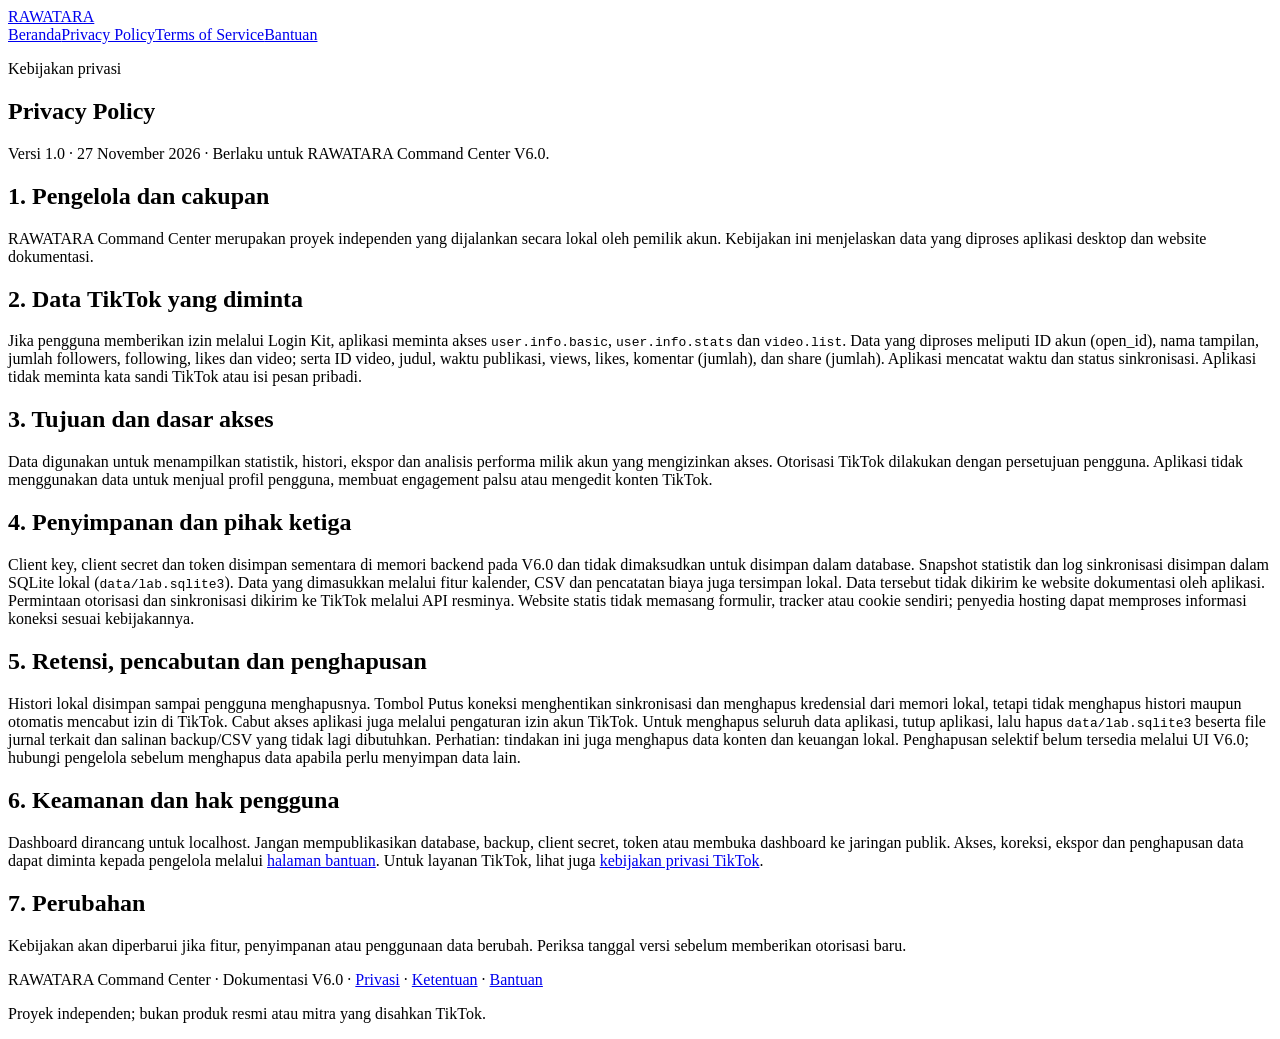
==== privacy.html @ 386f13bf "Publish RAWATARA documentation: privacy.html" ====
<!doctype html><html lang="id"><head><meta charset="utf-8"><meta name="viewport" content="width=device-width,initial-scale=1"><meta name="description" content="Dokumentasi resmi RAWATARA Command Center, aplikasi lokal analitik dan perencanaan konten affiliate."><title>Privacy Policy | RAWATARA</title><link rel="stylesheet" href="style.css"></head><body><header><a class="brand" href="index.html">RAWATARA</a><nav aria-label="Navigasi utama"><a href="index.html">Beranda</a><a href="privacy.html">Privacy Policy</a><a href="terms.html">Terms of Service</a><a href="support.html">Bantuan</a></nav></header><main><article><p class="eyebrow">Kebijakan privasi</p><h1>Privacy Policy</h1><p>Versi 1.0 · 27 November 2026 · Berlaku untuk RAWATARA Command Center V6.0.</p><h2>1. Pengelola dan cakupan</h2><p>RAWATARA Command Center merupakan proyek independen yang dijalankan secara lokal oleh pemilik akun. Kebijakan ini menjelaskan data yang diproses aplikasi desktop dan website dokumentasi.</p><h2>2. Data TikTok yang diminta</h2><p>Jika pengguna memberikan izin melalui Login Kit, aplikasi meminta akses <code>user.info.basic</code>, <code>user.info.stats</code> dan <code>video.list</code>. Data yang diproses meliputi ID akun (open_id), nama tampilan, jumlah followers, following, likes dan video; serta ID video, judul, waktu publikasi, views, likes, komentar (jumlah), dan share (jumlah). Aplikasi mencatat waktu dan status sinkronisasi. Aplikasi tidak meminta kata sandi TikTok atau isi pesan pribadi.</p><h2>3. Tujuan dan dasar akses</h2><p>Data digunakan untuk menampilkan statistik, histori, ekspor dan analisis performa milik akun yang mengizinkan akses. Otorisasi TikTok dilakukan dengan persetujuan pengguna. Aplikasi tidak menggunakan data untuk menjual profil pengguna, membuat engagement palsu atau mengedit konten TikTok.</p><h2>4. Penyimpanan dan pihak ketiga</h2><p>Client key, client secret dan token disimpan sementara di memori backend pada V6.0 dan tidak dimaksudkan untuk disimpan dalam database. Snapshot statistik dan log sinkronisasi disimpan dalam SQLite lokal (<code>data/lab.sqlite3</code>). Data yang dimasukkan melalui fitur kalender, CSV dan pencatatan biaya juga tersimpan lokal. Data tersebut tidak dikirim ke website dokumentasi oleh aplikasi. Permintaan otorisasi dan sinkronisasi dikirim ke TikTok melalui API resminya. Website statis tidak memasang formulir, tracker atau cookie sendiri; penyedia hosting dapat memproses informasi koneksi sesuai kebijakannya.</p><h2>5. Retensi, pencabutan dan penghapusan</h2><p>Histori lokal disimpan sampai pengguna menghapusnya. Tombol Putus koneksi menghentikan sinkronisasi dan menghapus kredensial dari memori lokal, tetapi tidak menghapus histori maupun otomatis mencabut izin di TikTok. Cabut akses aplikasi juga melalui pengaturan izin akun TikTok. Untuk menghapus seluruh data aplikasi, tutup aplikasi, lalu hapus <code>data/lab.sqlite3</code> beserta file jurnal terkait dan salinan backup/CSV yang tidak lagi dibutuhkan. Perhatian: tindakan ini juga menghapus data konten dan keuangan lokal. Penghapusan selektif belum tersedia melalui UI V6.0; hubungi pengelola sebelum menghapus data apabila perlu menyimpan data lain.</p><h2>6. Keamanan dan hak pengguna</h2><p>Dashboard dirancang untuk localhost. Jangan mempublikasikan database, backup, client secret, token atau membuka dashboard ke jaringan publik. Akses, koreksi, ekspor dan penghapusan data dapat diminta kepada pengelola melalui <a href="support.html">halaman bantuan</a>. Untuk layanan TikTok, lihat juga <a href="https://www.tiktok.com/legal/page/row/privacy-policy/en">kebijakan privasi TikTok</a>.</p><h2>7. Perubahan</h2><p>Kebijakan akan diperbarui jika fitur, penyimpanan atau penggunaan data berubah. Periksa tanggal versi sebelum memberikan otorisasi baru.</p></article></main><footer>RAWATARA Command Center · Dokumentasi V6.0 · <a href="privacy.html">Privasi</a> · <a href="terms.html">Ketentuan</a> · <a href="support.html">Bantuan</a><p>Proyek independen; bukan produk resmi atau mitra yang disahkan TikTok.</p></footer></body></html>
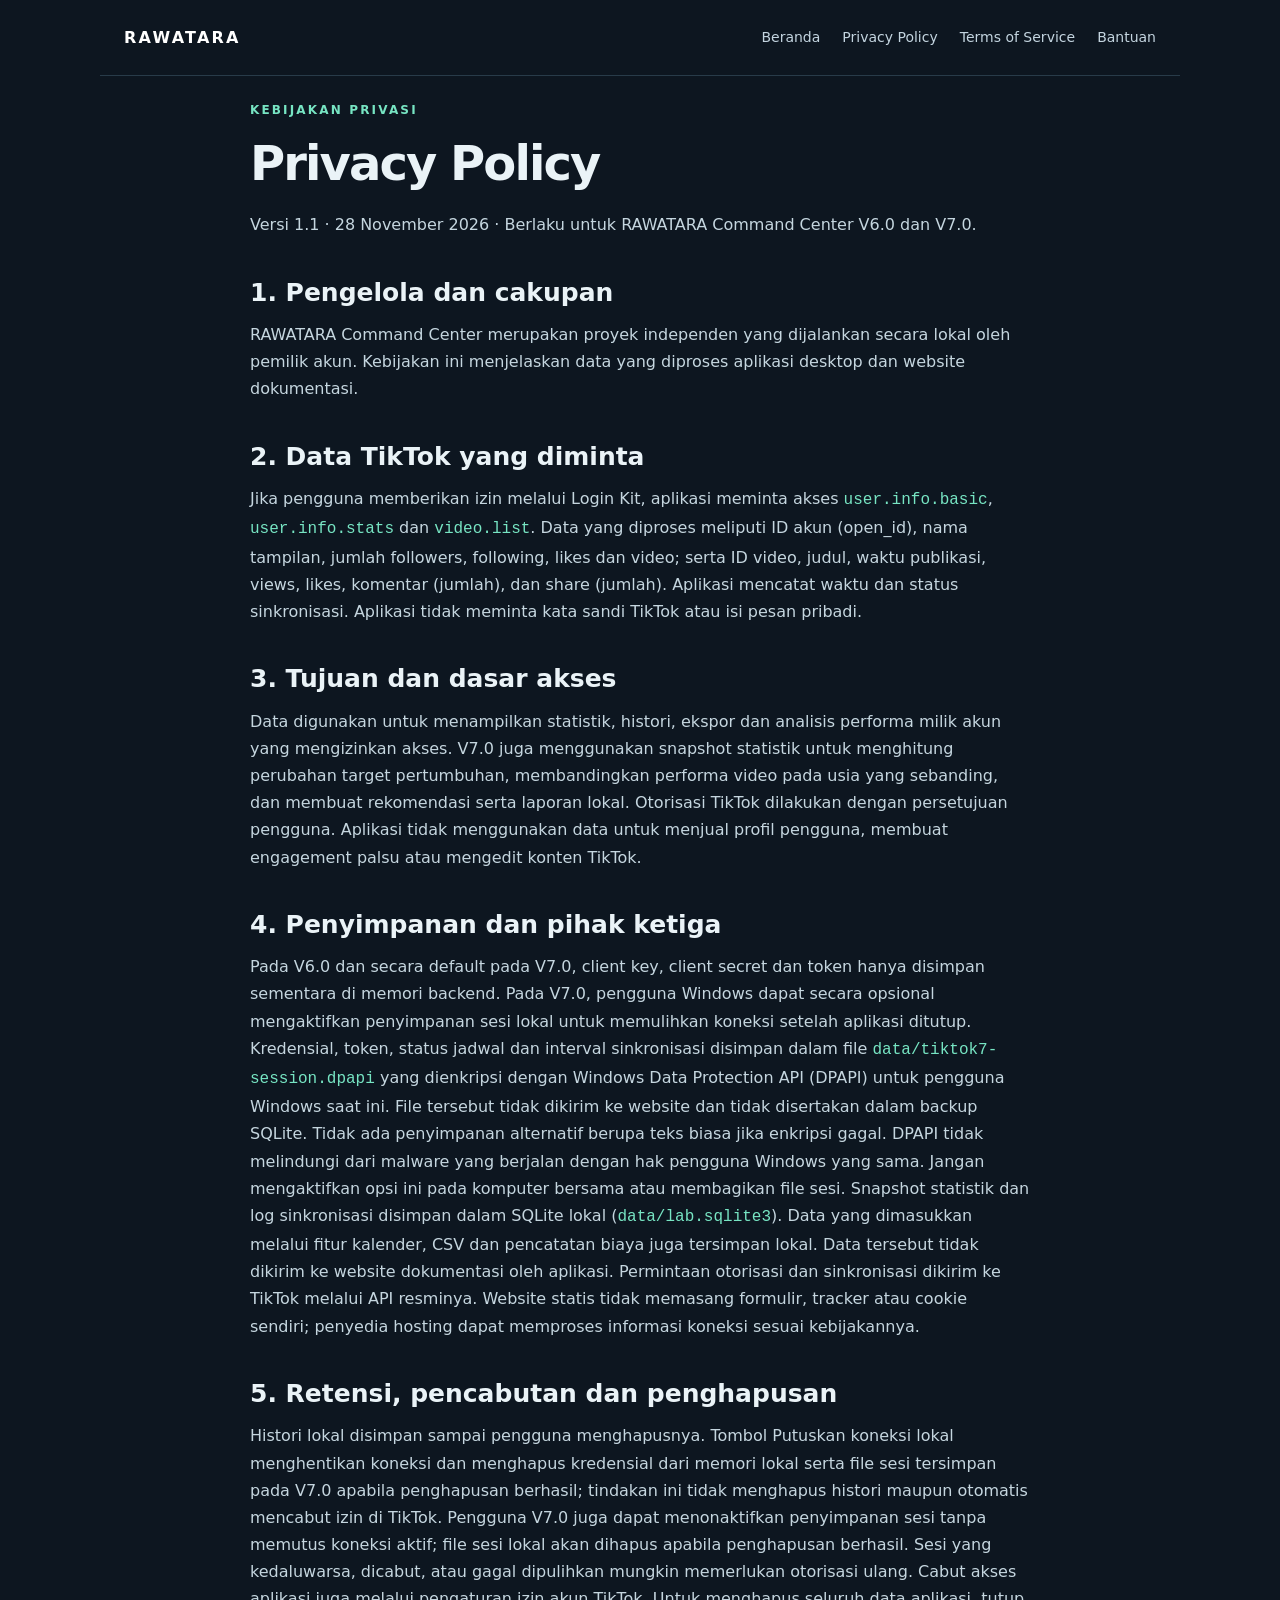
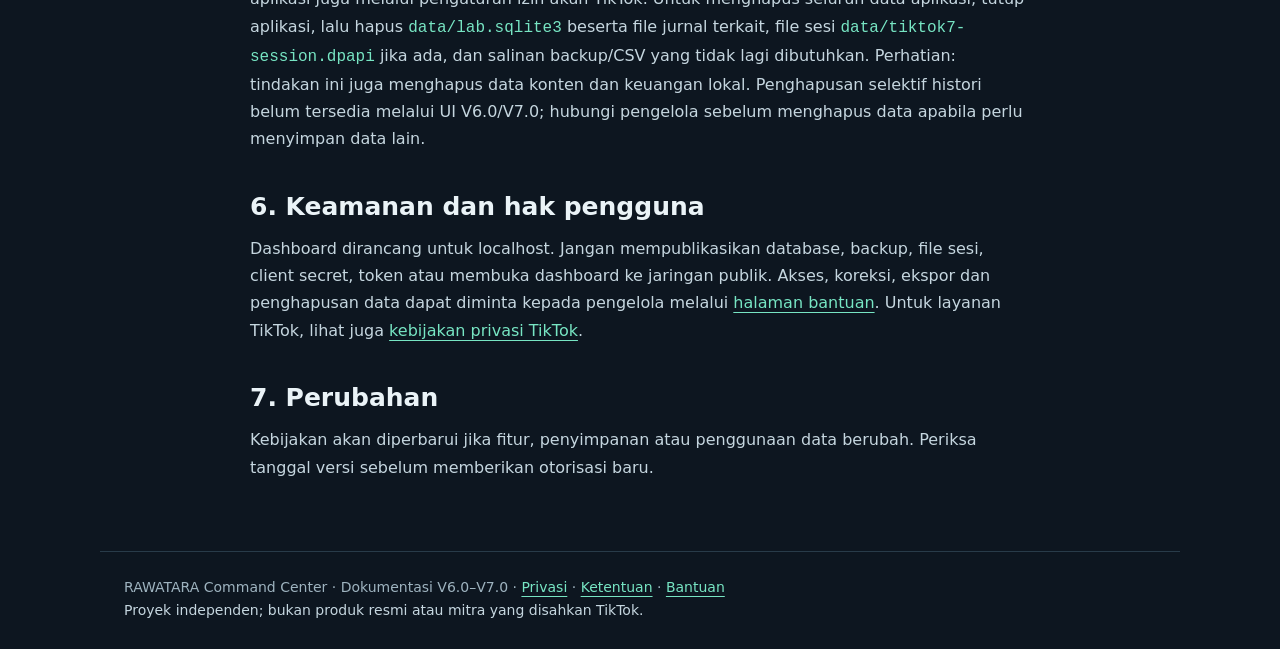
==== commit dff91de6: "Update privacy policy for optional Windows DPAPI session storage in V7" ====
--- a/privacy.html
+++ b/privacy.html
@@ -1 +1 @@
-<!doctype html><html lang="id"><head><meta charset="utf-8"><meta name="viewport" content="width=device-width,initial-scale=1"><meta name="description" content="Dokumentasi resmi RAWATARA Command Center, aplikasi lokal analitik dan perencanaan konten affiliate."><title>Privacy Policy | RAWATARA</title><link rel="stylesheet" href="style.css"></head><body><header><a class="brand" href="index.html">RAWATARA</a><nav aria-label="Navigasi utama"><a href="index.html">Beranda</a><a href="privacy.html">Privacy Policy</a><a href="terms.html">Terms of Service</a><a href="support.html">Bantuan</a></nav></header><main><article><p class="eyebrow">Kebijakan privasi</p><h1>Privacy Policy</h1><p>Versi 1.0 · 27 November 2026 · Berlaku untuk RAWATARA Command Center V6.0.</p><h2>1. Pengelola dan cakupan</h2><p>RAWATARA Command Center merupakan proyek independen yang dijalankan secara lokal oleh pemilik akun. Kebijakan ini menjelaskan data yang diproses aplikasi desktop dan website dokumentasi.</p><h2>2. Data TikTok yang diminta</h2><p>Jika pengguna memberikan izin melalui Login Kit, aplikasi meminta akses <code>user.info.basic</code>, <code>user.info.stats</code> dan <code>video.list</code>. Data yang diproses meliputi ID akun (open_id), nama tampilan, jumlah followers, following, likes dan video; serta ID video, judul, waktu publikasi, views, likes, komentar (jumlah), dan share (jumlah). Aplikasi mencatat waktu dan status sinkronisasi. Aplikasi tidak meminta kata sandi TikTok atau isi pesan pribadi.</p><h2>3. Tujuan dan dasar akses</h2><p>Data digunakan untuk menampilkan statistik, histori, ekspor dan analisis performa milik akun yang mengizinkan akses. Otorisasi TikTok dilakukan dengan persetujuan pengguna. Aplikasi tidak menggunakan data untuk menjual profil pengguna, membuat engagement palsu atau mengedit konten TikTok.</p><h2>4. Penyimpanan dan pihak ketiga</h2><p>Client key, client secret dan token disimpan sementara di memori backend pada V6.0 dan tidak dimaksudkan untuk disimpan dalam database. Snapshot statistik dan log sinkronisasi disimpan dalam SQLite lokal (<code>data/lab.sqlite3</code>). Data yang dimasukkan melalui fitur kalender, CSV dan pencatatan biaya juga tersimpan lokal. Data tersebut tidak dikirim ke website dokumentasi oleh aplikasi. Permintaan otorisasi dan sinkronisasi dikirim ke TikTok melalui API resminya. Website statis tidak memasang formulir, tracker atau cookie sendiri; penyedia hosting dapat memproses informasi koneksi sesuai kebijakannya.</p><h2>5. Retensi, pencabutan dan penghapusan</h2><p>Histori lokal disimpan sampai pengguna menghapusnya. Tombol Putus koneksi menghentikan sinkronisasi dan menghapus kredensial dari memori lokal, tetapi tidak menghapus histori maupun otomatis mencabut izin di TikTok. Cabut akses aplikasi juga melalui pengaturan izin akun TikTok. Untuk menghapus seluruh data aplikasi, tutup aplikasi, lalu hapus <code>data/lab.sqlite3</code> beserta file jurnal terkait dan salinan backup/CSV yang tidak lagi dibutuhkan. Perhatian: tindakan ini juga menghapus data konten dan keuangan lokal. Penghapusan selektif belum tersedia melalui UI V6.0; hubungi pengelola sebelum menghapus data apabila perlu menyimpan data lain.</p><h2>6. Keamanan dan hak pengguna</h2><p>Dashboard dirancang untuk localhost. Jangan mempublikasikan database, backup, client secret, token atau membuka dashboard ke jaringan publik. Akses, koreksi, ekspor dan penghapusan data dapat diminta kepada pengelola melalui <a href="support.html">halaman bantuan</a>. Untuk layanan TikTok, lihat juga <a href="https://www.tiktok.com/legal/page/row/privacy-policy/en">kebijakan privasi TikTok</a>.</p><h2>7. Perubahan</h2><p>Kebijakan akan diperbarui jika fitur, penyimpanan atau penggunaan data berubah. Periksa tanggal versi sebelum memberikan otorisasi baru.</p></article></main><footer>RAWATARA Command Center · Dokumentasi V6.0 · <a href="privacy.html">Privasi</a> · <a href="terms.html">Ketentuan</a> · <a href="support.html">Bantuan</a><p>Proyek independen; bukan produk resmi atau mitra yang disahkan TikTok.</p></footer></body></html>+<!doctype html><html lang="id"><head><meta charset="utf-8"><meta name="viewport" content="width=device-width,initial-scale=1"><meta name="description" content="Dokumentasi resmi RAWATARA Command Center, aplikasi lokal analitik dan perencanaan konten affiliate."><title>Privacy Policy | RAWATARA</title><link rel="stylesheet" href="style.css"></head><body><header><a class="brand" href="index.html">RAWATARA</a><nav aria-label="Navigasi utama"><a href="index.html">Beranda</a><a href="privacy.html">Privacy Policy</a><a href="terms.html">Terms of Service</a><a href="support.html">Bantuan</a></nav></header><main><article><p class="eyebrow">Kebijakan privasi</p><h1>Privacy Policy</h1><p>Versi 1.1 · 28 November 2026 · Berlaku untuk RAWATARA Command Center V6.0 dan V7.0.</p><h2>1. Pengelola dan cakupan</h2><p>RAWATARA Command Center merupakan proyek independen yang dijalankan secara lokal oleh pemilik akun. Kebijakan ini menjelaskan data yang diproses aplikasi desktop dan website dokumentasi.</p><h2>2. Data TikTok yang diminta</h2><p>Jika pengguna memberikan izin melalui Login Kit, aplikasi meminta akses <code>user.info.basic</code>, <code>user.info.stats</code> dan <code>video.list</code>. Data yang diproses meliputi ID akun (open_id), nama tampilan, jumlah followers, following, likes dan video; serta ID video, judul, waktu publikasi, views, likes, komentar (jumlah), dan share (jumlah). Aplikasi mencatat waktu dan status sinkronisasi. Aplikasi tidak meminta kata sandi TikTok atau isi pesan pribadi.</p><h2>3. Tujuan dan dasar akses</h2><p>Data digunakan untuk menampilkan statistik, histori, ekspor dan analisis performa milik akun yang mengizinkan akses. V7.0 juga menggunakan snapshot statistik untuk menghitung perubahan target pertumbuhan, membandingkan performa video pada usia yang sebanding, dan membuat rekomendasi serta laporan lokal. Otorisasi TikTok dilakukan dengan persetujuan pengguna. Aplikasi tidak menggunakan data untuk menjual profil pengguna, membuat engagement palsu atau mengedit konten TikTok.</p><h2>4. Penyimpanan dan pihak ketiga</h2><p>Pada V6.0 dan secara default pada V7.0, client key, client secret dan token hanya disimpan sementara di memori backend. Pada V7.0, pengguna Windows dapat secara opsional mengaktifkan penyimpanan sesi lokal untuk memulihkan koneksi setelah aplikasi ditutup. Kredensial, token, status jadwal dan interval sinkronisasi disimpan dalam file <code>data/tiktok7-session.dpapi</code> yang dienkripsi dengan Windows Data Protection API (DPAPI) untuk pengguna Windows saat ini. File tersebut tidak dikirim ke website dan tidak disertakan dalam backup SQLite. Tidak ada penyimpanan alternatif berupa teks biasa jika enkripsi gagal. DPAPI tidak melindungi dari malware yang berjalan dengan hak pengguna Windows yang sama. Jangan mengaktifkan opsi ini pada komputer bersama atau membagikan file sesi. Snapshot statistik dan log sinkronisasi disimpan dalam SQLite lokal (<code>data/lab.sqlite3</code>). Data yang dimasukkan melalui fitur kalender, CSV dan pencatatan biaya juga tersimpan lokal. Data tersebut tidak dikirim ke website dokumentasi oleh aplikasi. Permintaan otorisasi dan sinkronisasi dikirim ke TikTok melalui API resminya. Website statis tidak memasang formulir, tracker atau cookie sendiri; penyedia hosting dapat memproses informasi koneksi sesuai kebijakannya.</p><h2>5. Retensi, pencabutan dan penghapusan</h2><p>Histori lokal disimpan sampai pengguna menghapusnya. Tombol Putuskan koneksi lokal menghentikan koneksi dan menghapus kredensial dari memori lokal serta file sesi tersimpan pada V7.0 apabila penghapusan berhasil; tindakan ini tidak menghapus histori maupun otomatis mencabut izin di TikTok. Pengguna V7.0 juga dapat menonaktifkan penyimpanan sesi tanpa memutus koneksi aktif; file sesi lokal akan dihapus apabila penghapusan berhasil. Sesi yang kedaluwarsa, dicabut, atau gagal dipulihkan mungkin memerlukan otorisasi ulang. Cabut akses aplikasi juga melalui pengaturan izin akun TikTok. Untuk menghapus seluruh data aplikasi, tutup aplikasi, lalu hapus <code>data/lab.sqlite3</code> beserta file jurnal terkait, file sesi <code>data/tiktok7-session.dpapi</code> jika ada, dan salinan backup/CSV yang tidak lagi dibutuhkan. Perhatian: tindakan ini juga menghapus data konten dan keuangan lokal. Penghapusan selektif histori belum tersedia melalui UI V6.0/V7.0; hubungi pengelola sebelum menghapus data apabila perlu menyimpan data lain.</p><h2>6. Keamanan dan hak pengguna</h2><p>Dashboard dirancang untuk localhost. Jangan mempublikasikan database, backup, file sesi, client secret, token atau membuka dashboard ke jaringan publik. Akses, koreksi, ekspor dan penghapusan data dapat diminta kepada pengelola melalui <a href="support.html">halaman bantuan</a>. Untuk layanan TikTok, lihat juga <a href="https://www.tiktok.com/legal/page/row/privacy-policy/en">kebijakan privasi TikTok</a>.</p><h2>7. Perubahan</h2><p>Kebijakan akan diperbarui jika fitur, penyimpanan atau penggunaan data berubah. Periksa tanggal versi sebelum memberikan otorisasi baru.</p></article></main><footer>RAWATARA Command Center · Dokumentasi V6.0–V7.0 · <a href="privacy.html">Privasi</a> · <a href="terms.html">Ketentuan</a> · <a href="support.html">Bantuan</a><p>Proyek independen; bukan produk resmi atau mitra yang disahkan TikTok.</p></footer></body></html>
--- a/style.css
+++ b/style.css
@@ -0,0 +1 @@
+*{box-sizing:border-box}html{scroll-behavior:smooth}body{margin:0;background:#0d1620;color:#eaf3f7;font:16px/1.7 system-ui,-apple-system,BlinkMacSystemFont,"Segoe UI",sans-serif}a{color:#77e5c3;text-underline-offset:4px}a:focus-visible{outline:2px solid #fff;outline-offset:4px}header,main,footer{max-width:1080px;margin:auto;padding:24px}header{display:flex;align-items:center;justify-content:space-between;gap:20px;flex-wrap:wrap;border-bottom:1px solid #283b49}.brand{font-weight:800;color:#fff;letter-spacing:.14em;text-decoration:none}nav{display:flex;gap:22px;flex-wrap:wrap}nav a{font-size:14px;color:#c3d4df;text-decoration:none}nav a:hover{text-decoration:underline}.hero{padding:62px 0 38px;max-width:850px}.eyebrow{color:#77e5c3;font-size:12px;font-weight:750;letter-spacing:.18em;text-transform:uppercase}h1{font-size:clamp(36px,6vw,66px);line-height:1.1;letter-spacing:-.04em;margin:16px 0 22px}h2{font-size:25px;line-height:1.3;margin:38px 0 12px}h3{font-size:18px;margin:0 0 8px}p{margin:0 0 16px;color:#c5d6df}.lead{font-size:20px}.grid{display:grid;grid-template-columns:repeat(auto-fit,minmax(240px,1fr));gap:14px}.tile,.note{padding:24px;border:1px solid #29404d;border-radius:16px;background:#132330}.tile p:last-child,.note p:last-child{margin-bottom:0}.button{display:inline-block;background:#77e5c3;color:#0b2722;font-weight:750;border-radius:8px;padding:11px 18px;text-decoration:none}.note{margin:24px 0}article{max-width:780px;margin:auto}article h1{font-size:clamp(32px,5vw,48px)}li{margin:8px 0;color:#c5d6df}footer{border-top:1px solid #283b49;color:#9eb3bf;font-size:14px;margin-top:30px}code{overflow-wrap:anywhere;color:#77e5c3}.status{display:inline-block;padding:4px 12px;border:1px solid #426d62;border-radius:20px;font-size:13px;color:#77e5c3} @media(max-width:600px){header,main,footer{padding:18px}.hero{padding:35px 0}nav{gap:12px}}
